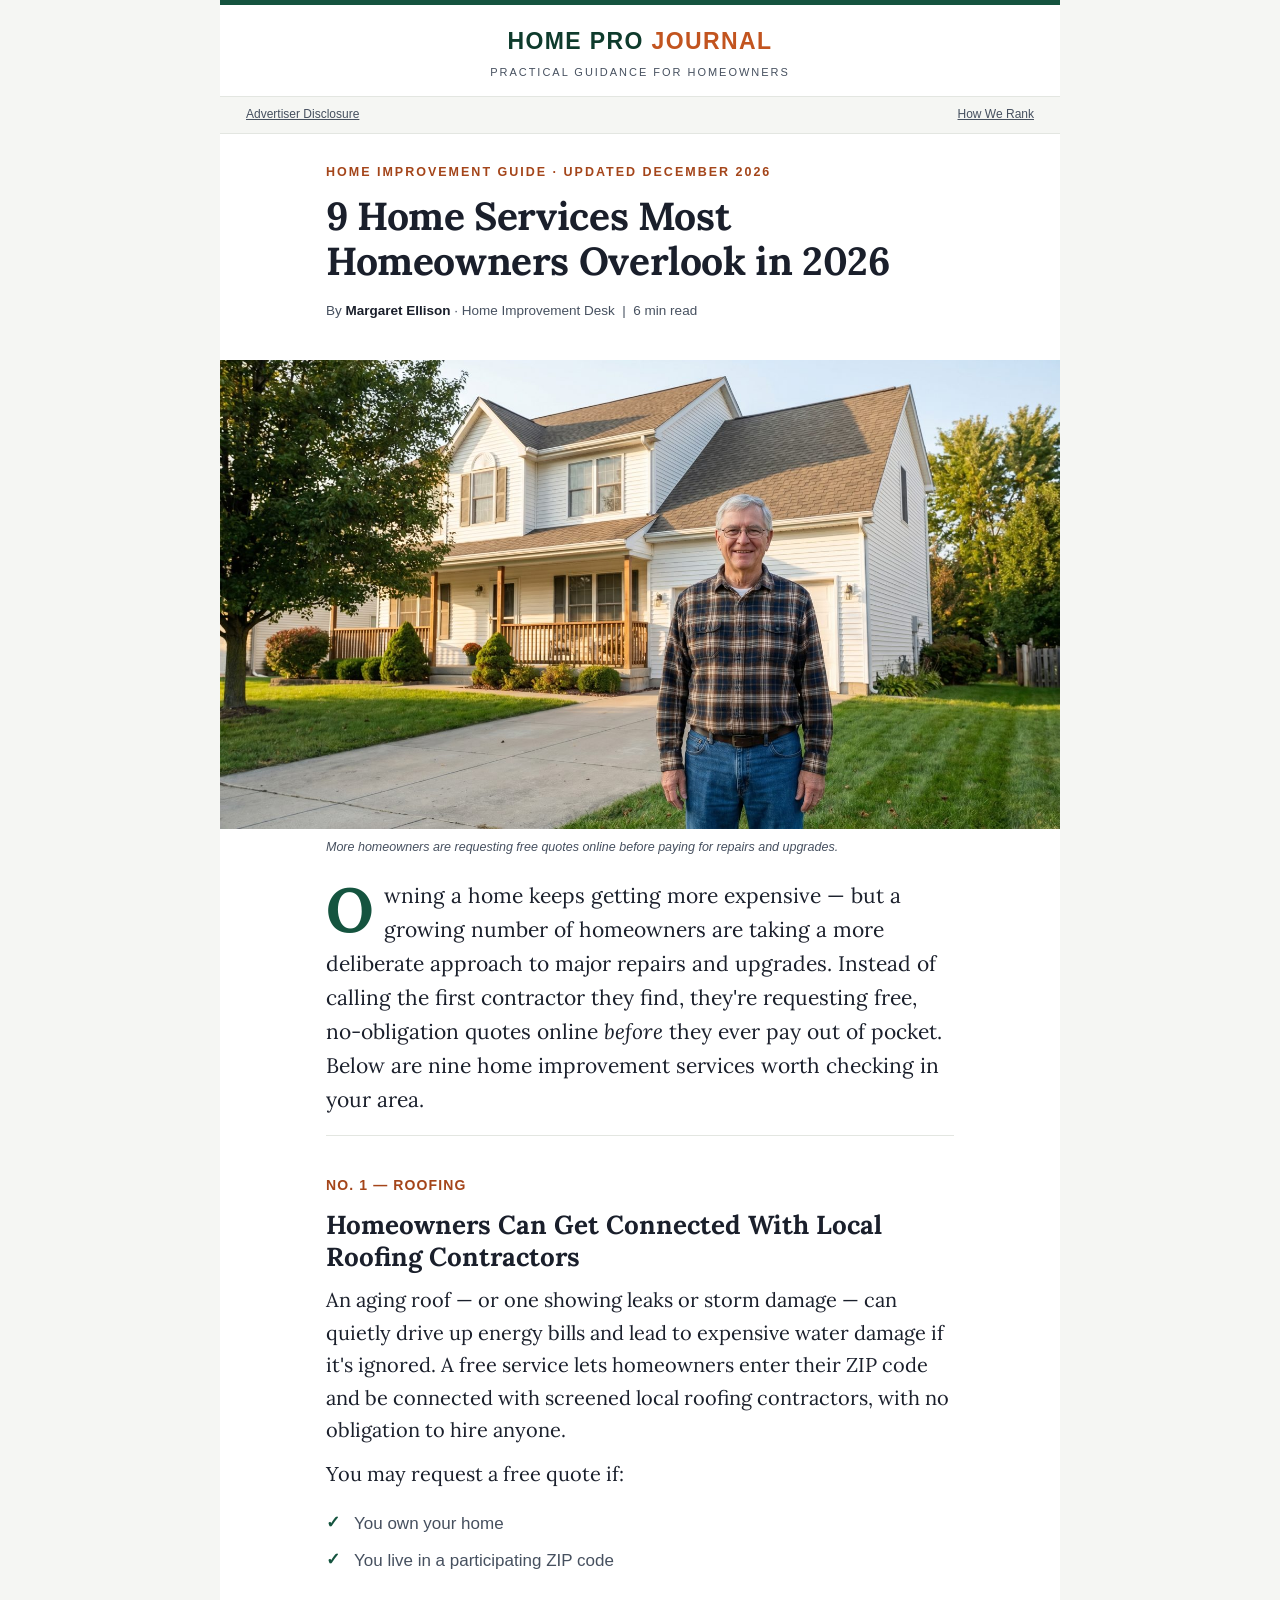
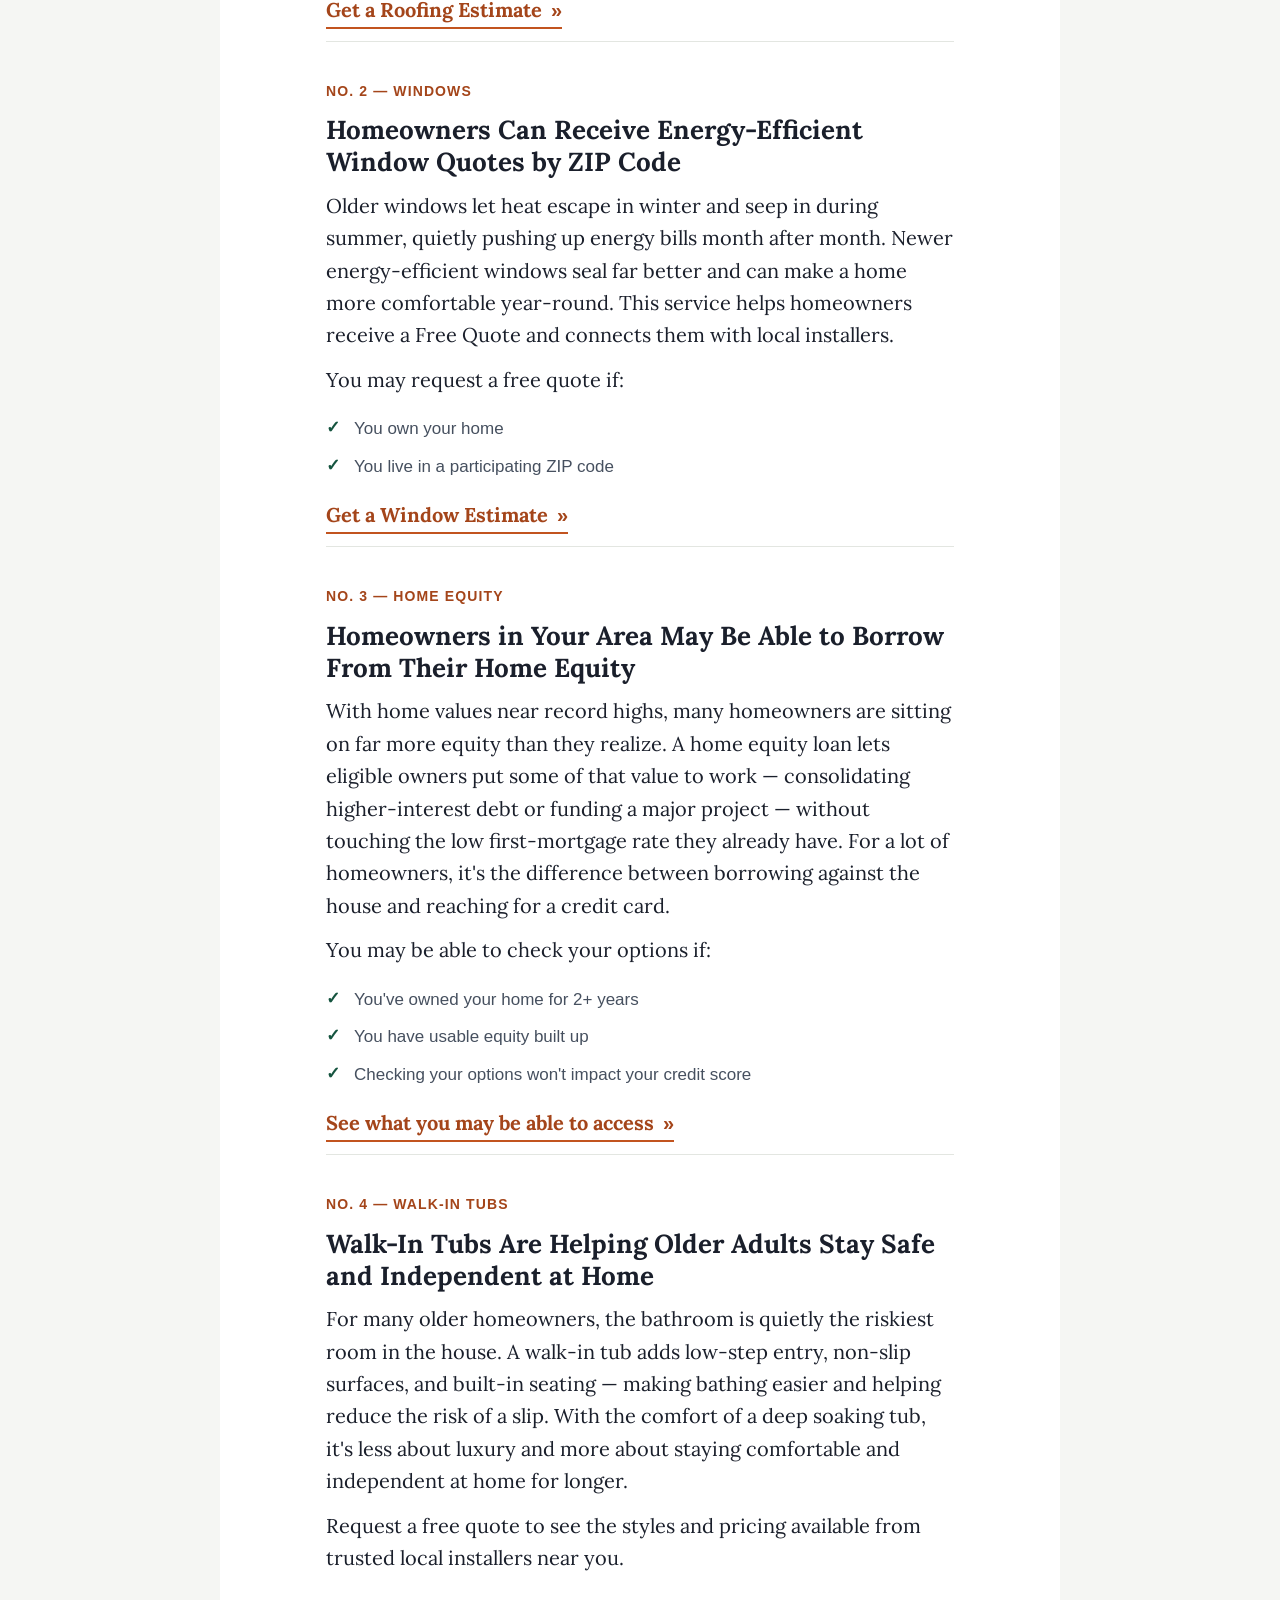
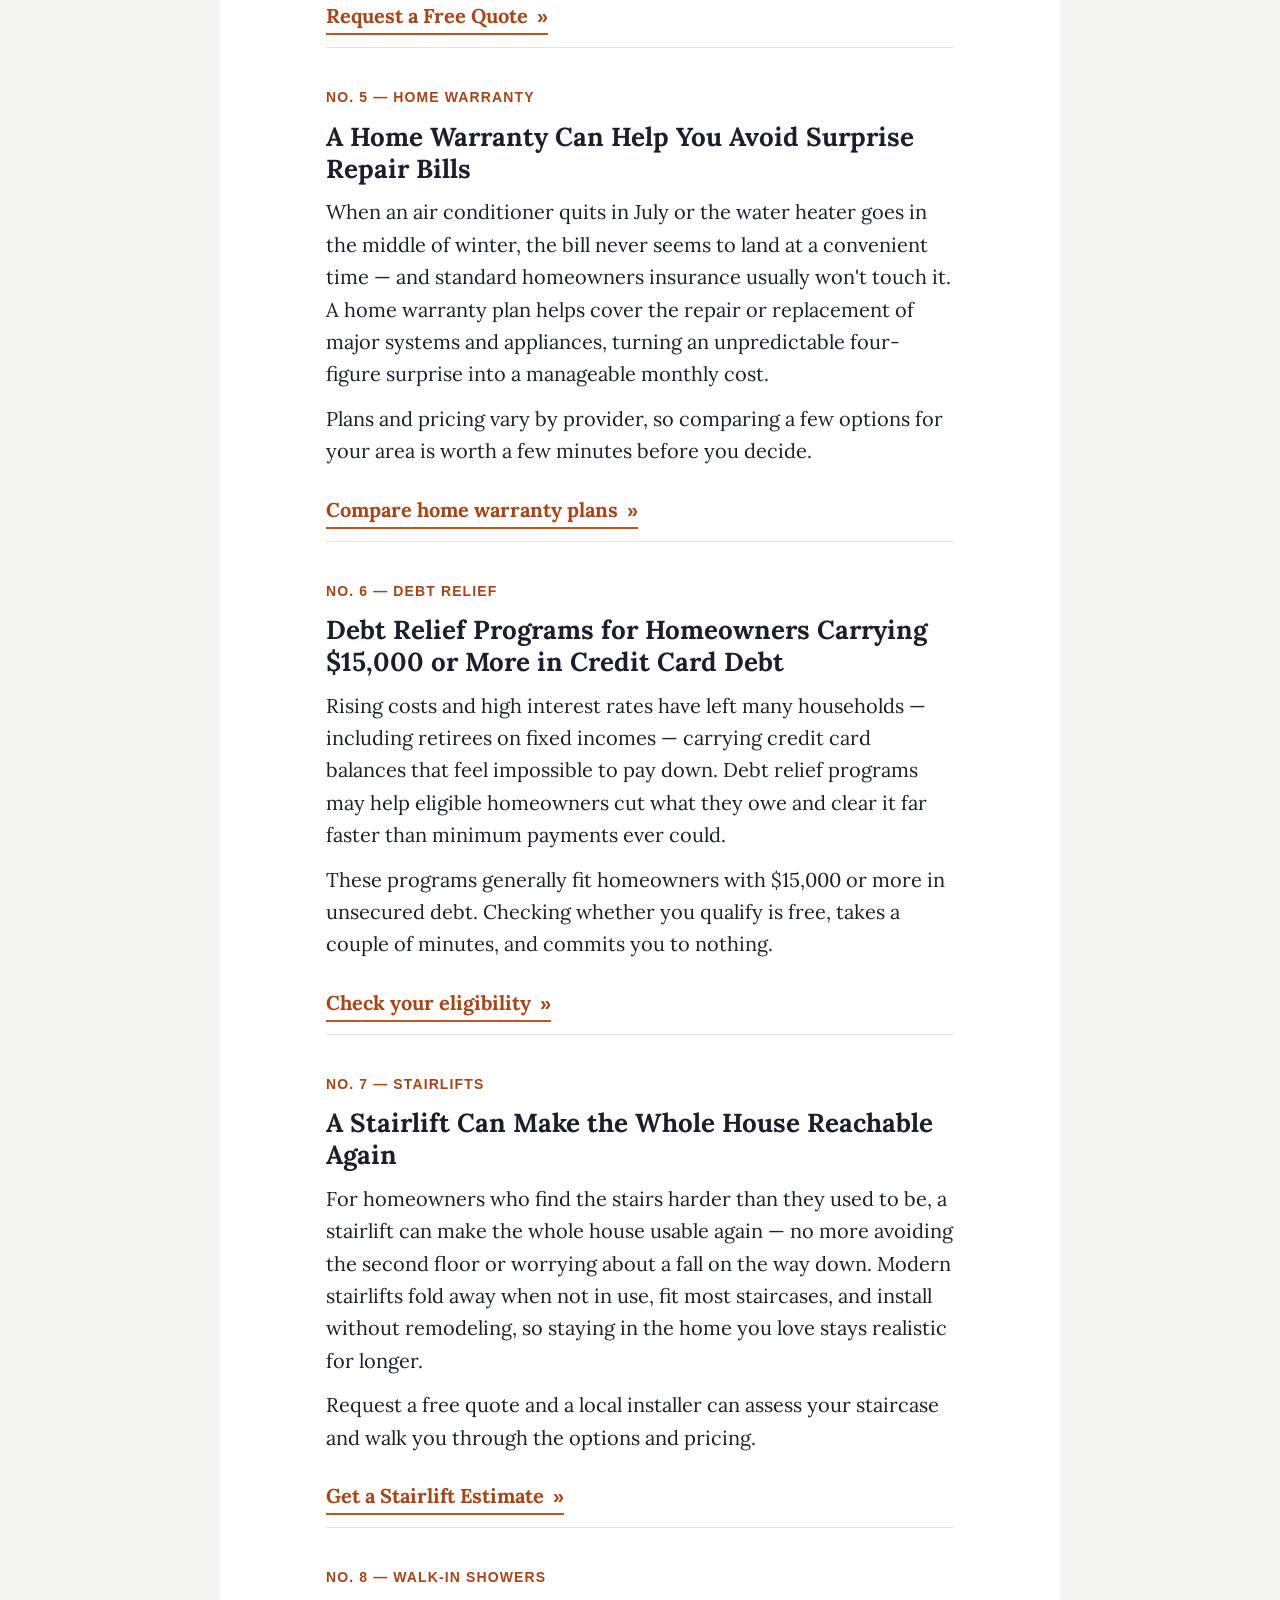
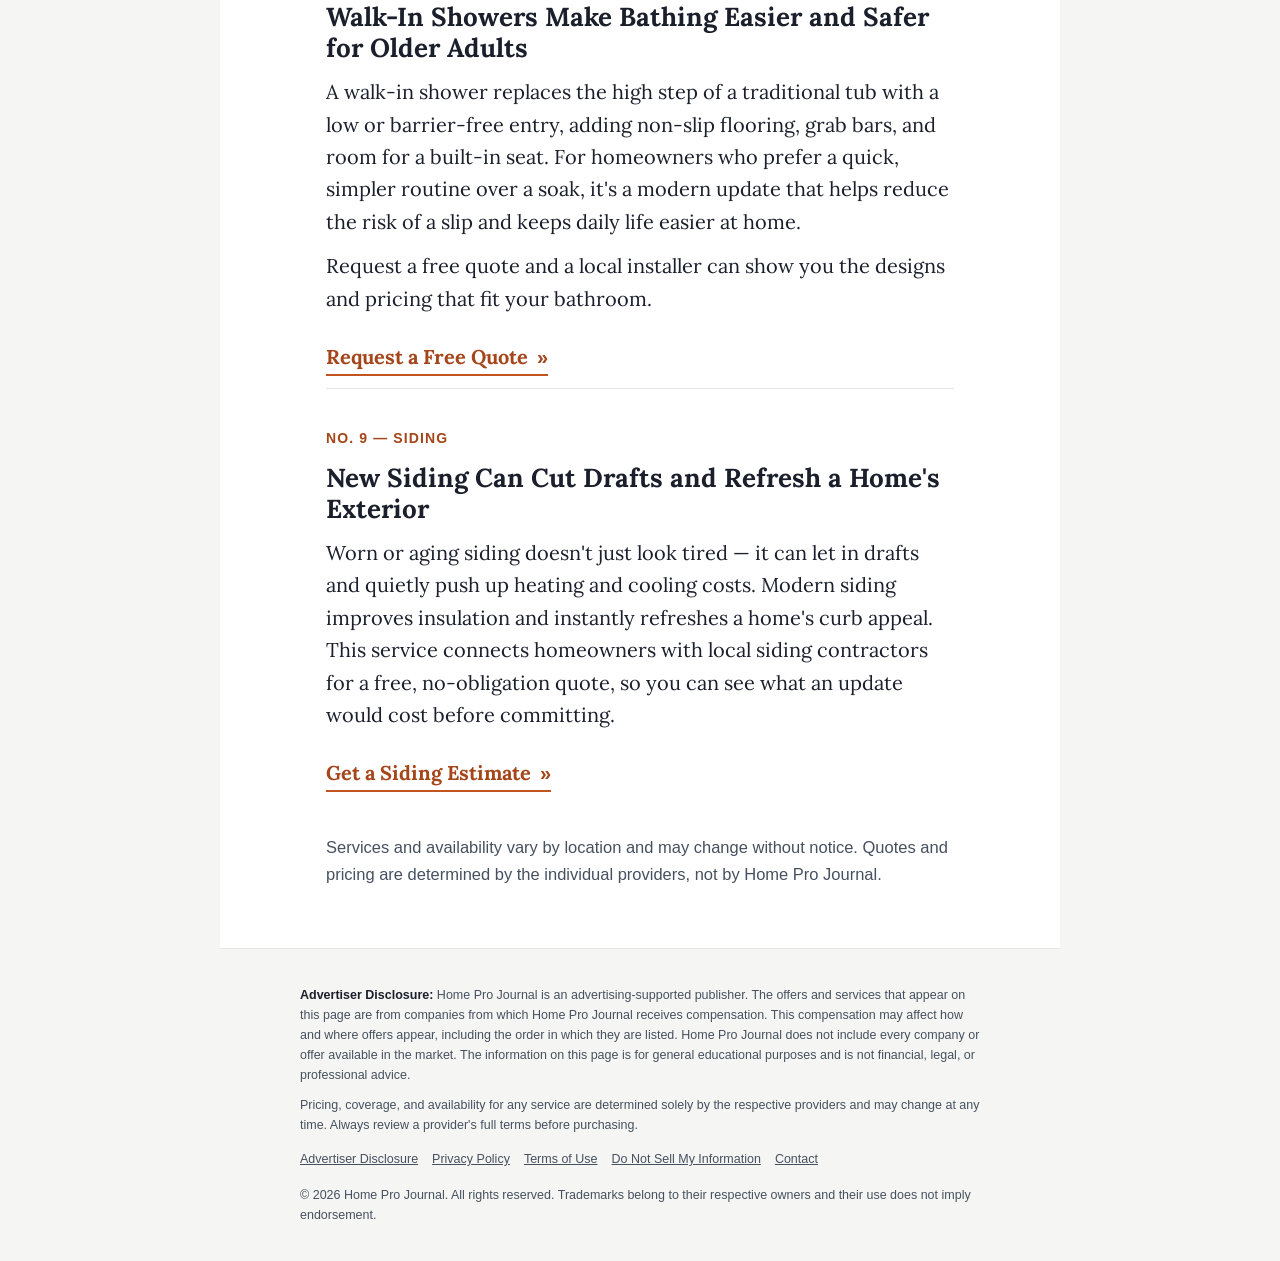
==== 9-home-improvement-services-most-homeowners-overlook-2026/index.html @ 595bc701 "new page" ====
<!DOCTYPE html>
<html lang="en">
<head>
<meta charset="UTF-8">
<meta name="viewport" content="width=device-width, initial-scale=1.0">
<title>9 Home Services Most Homeowners Overlook in 2026 — Home Pro Journal</title>
<meta name="description" content="A growing number of homeowners are exploring home improvement options by requesting free, no-obligation quotes online first.">
<link rel="icon" href="data:image/svg+xml,&lt;svg xmlns=%22http://www.w3.org/2000/svg%22 viewBox=%220 0 100 100%22&gt;&lt;text y=%22.9em%22 font-size=%2290%22&gt;🏠&lt;/text&gt;&lt;/svg&gt;">
<meta property="og:type" content="website">
<meta property="og:site_name" content="Home Pro Journal">
<meta property="og:title" content="9 Home Services Most Homeowners Overlook in 2026">
<meta property="og:description" content="A growing number of homeowners are exploring home improvement options by requesting free, no-obligation quotes online first.">
<meta property="og:url" content="https://homeprojournal.com/9-home-improvement-services/">
<meta property="og:image" content="https://homeprojournal.com/9-home-improvement-services/hero_web.jpg">
<meta name="twitter:card" content="summary_large_image">
<meta name="twitter:title" content="9 Home Services Most Homeowners Overlook in 2026">
<meta name="twitter:description" content="A growing number of homeowners are exploring home improvement options by requesting free, no-obligation quotes online first.">
<link rel="preconnect" href="https://fonts.googleapis.com">
<link rel="preconnect" href="https://fonts.gstatic.com" crossorigin>
<link href="https://fonts.googleapis.com/css2?family=Lora:ital,wght@0,400;0,500;0,600;0,700;1,400&display=swap" rel="stylesheet">
<style>
  :root{
    --ink:#1a1f2b;
    --ink-soft:#46505f;
    --paper:#ffffff;
    --wash:#f5f6f3;
    --line:#e3e6e1;
    --brand:#15543f;
    --brand-ink:#0e3b2c;
    --accent:#c2541f;
    --accent-ink:#a4451a;
    --tag:#eef3f0;
    --shell:840px;     /* outer publication width  */
    --text:680px;      /* constrained reading column for line-length */
  }

  *{box-sizing:border-box;}
  html{-webkit-text-size-adjust:100%;}
  body{
    margin:0;
    background:var(--wash);
    color:var(--ink);
    font-family:'Lora',Georgia,'Times New Roman',serif;
    font-size:20px;
    line-height:1.62;
    -webkit-font-smoothing:antialiased;
  }
  .shell{max-width:var(--shell);margin:0 auto;background:var(--paper);}
  a{color:var(--brand);}

  /* ---------- Masthead ---------- */
  .masthead{
    border-top:5px solid var(--brand);
    background:var(--paper);
    padding:18px 26px 14px;
    border-bottom:1px solid var(--line);
    text-align:center;
  }
  .brand-name{
    font-family:"Helvetica Neue",Arial,sans-serif;
    font-weight:800;letter-spacing:.06em;text-transform:uppercase;
    color:var(--brand-ink);font-size:23px;margin:0;
  }
  .brand-name span{color:var(--accent);}
  .brand-tag{
    font-family:"Helvetica Neue",Arial,sans-serif;
    font-size:11px;letter-spacing:.18em;text-transform:uppercase;
    color:var(--ink-soft);margin:4px 0 0;
  }

  /* ---------- Disclosure bar ---------- */
  .disclosure-bar{
    background:var(--wash);border-bottom:1px solid var(--line);
    font-family:"Helvetica Neue",Arial,sans-serif;font-size:12px;
    color:var(--ink-soft);padding:8px 26px;
    display:flex;justify-content:space-between;gap:12px;flex-wrap:wrap;
  }
  .disclosure-bar a{color:var(--ink-soft);text-decoration:underline;cursor:pointer;}

  /* ---------- Article wrapper: constrained reading column ---------- */
  .article{padding:0 0 10px;}
  .col{max-width:var(--text);margin:0 auto;padding:0 26px;}

  .eyebrow{
    font-family:"Helvetica Neue",Arial,sans-serif;
    font-size:12.5px;letter-spacing:.16em;text-transform:uppercase;
    color:var(--accent-ink);font-weight:700;margin:28px 0 12px;
  }
  h1{
    font-family:'Lora',Georgia,serif;font-weight:700;
    font-size:39px;line-height:1.16;margin:0 0 16px;letter-spacing:-0.01em;
  }
  .byline{
    font-family:"Helvetica Neue",Arial,sans-serif;font-size:13.5px;
    color:var(--ink-soft);padding-bottom:18px;margin-bottom:0;
  }
  .byline strong{color:var(--ink);font-weight:600;}

  /* ---------- Hero (full-bleed: spans the entire shell, edge to edge) ---------- */
  .hero{margin:20px 0 4px;}
  .hero img{
    display:block;
    width:100%;          /* fills the full shell width, flush to both edges */
    height:auto;
    max-height:520px;    /* keeps a pleasing aspect ratio on wide screens */
    object-fit:cover;
    object-position:center 35%;
  }
  /* caption returns to the narrow reading column so it aligns with body text */
  .hero figcaption{
    font-family:"Helvetica Neue",Arial,sans-serif;font-size:12.5px;
    color:var(--ink-soft);padding:8px 26px 0;max-width:var(--text);
    margin:0 auto;font-style:italic;
  }

  .lede{font-size:21px;margin:22px 0 18px;}
  .lede:first-letter{
    font-size:62px;line-height:.8;float:left;padding:6px 10px 0 0;
    color:var(--brand);font-weight:700;
  }
  .note{
    font-size:16.5px;color:var(--ink-soft);
    font-family:"Helvetica Neue",Arial,sans-serif;
  }

  /* ---------- Offer blocks (article-style, not cards) ---------- */
  .offer{
    border-top:1px solid var(--line);
    padding:26px 0 8px;margin:0;
  }
  .offer-num{
    font-family:"Helvetica Neue",Arial,sans-serif;
    font-weight:800;font-size:14px;letter-spacing:.08em;
    color:var(--accent-ink);text-transform:uppercase;margin:0 0 6px;
  }
  .offer-title{
    font-family:'Lora',Georgia,serif;font-weight:700;
    font-size:26px;line-height:1.22;margin:0 0 12px;
  }
  .offer p{margin:12px 0;}

  /* selective checklist — used only where it's functional */
  .checks{list-style:none;padding:0;margin:14px 0 0;}
  .checks li{
    padding:5px 0 5px 28px;position:relative;
    font-family:"Helvetica Neue",Arial,sans-serif;font-size:17px;color:var(--ink-soft);
  }
  .checks li::before{content:"✓";position:absolute;left:0;top:4px;color:var(--brand);font-weight:800;}

  /* ---------- DEFAULT CTA: editorial text link ---------- */
  .cta{
    display:inline-block;
    font-family:'Lora',Georgia,serif;
    font-weight:700;font-size:20px;
    color:var(--accent-ink);
    text-decoration:none;
    border-bottom:2px solid var(--accent);
    padding:2px 0 3px;
    margin:14px 0 4px;
    line-height:1.4;
    text-wrap:balance;
  }
  .cta:hover{color:var(--accent);border-bottom-color:var(--accent-ink);}
  .cta:focus-visible{outline:3px solid var(--brand);outline-offset:4px;}
  .cta .arrow{font-family:"Helvetica Neue",Arial,sans-serif;margin-left:4px;}
  /* keep the » glued to the last word so it never wraps onto its own line */
  .cta .nowrap{white-space:nowrap;}
  /* generous tap target on mobile without looking like a button */
  @media (max-width:600px){
    .cta{font-size:21px;padding:8px 0 9px;}
  }

  /* ---------- ALTERNATE CTA: boxed button (swap class to .cta--button) ----------
     To use: change a card's link class from "cta" to "cta cta--button".
  */
  .cta--button{
    display:block;text-align:center;background:var(--accent);
    color:#fff;border-bottom:none;border-radius:8px;
    font-family:"Helvetica Neue",Arial,sans-serif;font-size:19px;
    padding:16px 20px;margin:18px 0 8px;
  }
  .cta--button:hover{background:var(--accent-ink);color:#fff;}

  /* ---------- Interstitial ---------- */
  .interstitial{
    font-family:"Helvetica Neue",Arial,sans-serif;font-size:13px;
    letter-spacing:.14em;text-transform:uppercase;color:var(--ink-soft);
    border-top:2px solid var(--brand);padding-top:16px;margin:36px 0 0;font-weight:700;
  }

  /* ---------- Footer ---------- */
  .foot{
    background:var(--wash);border-top:1px solid var(--line);
    padding:26px;font-family:"Helvetica Neue",Arial,sans-serif;
    font-size:12.5px;line-height:1.6;color:var(--ink-soft);margin-top:34px;
  }
  .foot .col{max-width:var(--text);padding:0;}
  .foot p{margin:10px 0;}
  .foot a{color:var(--ink-soft);text-decoration:underline;}
  .foot-links{margin-top:14px;display:flex;flex-wrap:wrap;gap:14px;}

  /* ---------- Modals ---------- */
  dialog{
    border:none;border-radius:12px;max-width:520px;width:90%;padding:26px;
    font-family:"Helvetica Neue",Arial,sans-serif;font-size:15px;line-height:1.6;color:var(--ink);
  }
  dialog::backdrop{background:rgba(20,25,35,.5);}
  dialog h3{margin:0 0 12px;font-size:18px;}
  dialog .close{
    margin-top:18px;background:var(--brand);color:#fff;border:none;
    padding:10px 18px;border-radius:7px;font-weight:700;cursor:pointer;font-size:14px;
  }

  @media (max-width:600px){
    body{font-size:18px;}
    h1{font-size:30px;}
    .lede{font-size:19px;}
    .offer-title{font-size:25px;line-height:1.2;}
    .offer-num{font-size:13px;}
    .col{padding:0 18px;}
    .masthead{padding:16px 18px 12px;}
    .disclosure-bar{padding:8px 18px;font-size:11px;}
    .lede:first-letter{font-size:52px;}
    .hero figcaption{padding:8px 18px 0;}
  }
  @media (prefers-reduced-motion:reduce){*{transition:none !important;}}
</style>
<script>!function(){"use strict";var t="lp_ref",n="cpid",e="lpurl",c="https://read.homeprojournal.com",r="(?<domain>http(?:s?)://[^/]*)".concat("/cf/click"),a="(?:(?:/(?<cta>[1-9][0-9]*)/?)|(?:/))?",i="^".concat(r).concat(a).concat("(?:$|(\\?.*))"),o='javascript:window.clickflare.l="(?<original_link>'.concat(r).concat(a,'("|(\\?[^"]*"))).*'),s=function(){return new RegExp(i,"")},u=function(){return new RegExp(o,"")};function l(t){var n=function(t){return t.replace(s(),(function(t){for(var n=[],e=1;e<arguments.length;e++)n[e-1]=arguments[e];var r=n[n.length-1].domain;return t.replace(r,c)}))}(t);return'javascript:window.clickflare.l="'.concat(n,'"; void 0;')}function d(t,n){if(n&&t&&n.apply(document,[t]),/loaded|interactive|complete/.test(document.readyState))for(var e=0,c=document.links.length;e<c;e++)if(s().test(document.links[e].href)){var r=document.links[e];window.clickflare.links_replaced.has(r)||(r.href=l(r.href),window.clickflare.links_replaced.add(r))}}var f,h,m,p;!function(r,a){var i=document.onreadystatechange;window.clickflare||(window.clickflare={listeners:{},customParams:{},links_replaced:new Set,addEventListener:function(t,n){var e=this.listeners[t]||[];e.includes(n)||e.push(n),this.listeners[t]=e},dispatchEvent:function(t,n){n&&(this.customParams[t]=n),(this.listeners[t]||[]).forEach((function(t){return t(n)}))},push:function(t,n){n&&(this.customParams[t]=n),(this.listeners[t]||[]).forEach((function(t){return t(n)}))}},document.onreadystatechange=function(t){return d(t,i)},d(null,i),setTimeout((function(){!function(r,a){var i,o=function(r,a){var i=new URL("".concat(c).concat(r));o=a,s="{",u=s+s,l="_",d=l+l,o.startsWith(u)||o.startsWith(d)||i.searchParams.set(n,a);var o,s,u,l,d;return i.searchParams.append(t,document.referrer),i.searchParams.append(e,location.href),i.searchParams.append("lpt",document.title),i.searchParams.append("t",(new Date).getTime().toString()),i.toString()}(r,a),s=document.createElement("script"),l=document.scripts[0];s.async=1,s.src=o,s.onerror=function(){!function(){for(var t=function(t,n){var e=document.links[t];u().test(decodeURI(e.href))&&setTimeout((function(){e&&e.setAttribute("href",function(t){var n=t.match(u());if(n){var e=(n.groups||{}).original_link;return e?e.slice(0,-1):t}return t}(decodeURI(e.href)))}))},n=0,e=document.links.length;n<e;n++)t(n)}()},null===(i=l.parentNode)||void 0===i||i.insertBefore(s,l)}(r,a)})))}("".concat("/cf/tags","/").concat(new URL(window.location.href).searchParams.get("cftmid")||"__CONTAINER_ID__"),(m=new URL(window.location.href).searchParams.get(n),f=new RegExp("(^| )".concat("cf_cpid","=([^;]+)")),p=(h=document.cookie.match(f))&&h.pop()||null,m||p||"__CAMPAIGN_ID__"))}();</script>
</head>
<body>
<div class="shell">

  <!-- ============ MASTHEAD ============ -->
  <header class="masthead">
    <p class="brand-name">Home Pro <span>Journal</span></p>
    <p class="brand-tag">Practical Guidance for Homeowners</p>
  </header>

  <!-- ============ DISCLOSURE BAR ============ -->
  <div class="disclosure-bar">
    <span><a id="open-disclosure">Advertiser Disclosure</a></span>
    <span><a id="open-rank">How We Rank</a></span>
  </div>

  <article class="article">

    <div class="col">
      <p class="eyebrow">Home Improvement Guide · Updated <span id="today">2026</span></p>
      <h1 id="headline">9 Home Services Most <span id="region-line"></span>Homeowners Overlook in 2026</h1>
      <p class="byline">By <strong>Margaret Ellison</strong> · Home Improvement Desk &nbsp;|&nbsp; <span id="readtime">6 min read</span></p>
    </div>

    <!-- ============ HERO ============ -->
    <figure class="hero">
      <img src="hero_web.jpg" alt="An older homeowner standing in front of his suburban home on a sunny afternoon" width="2752" height="1536" loading="eager">
      <figcaption>More homeowners are requesting free quotes online before paying for repairs and upgrades.</figcaption>
    </figure>

    <div class="col">
      <p class="lede">Owning a home keeps getting more expensive — but a growing number of homeowners are taking a more deliberate approach to major repairs and upgrades. Instead of calling the first contractor they find, they're requesting free, no-obligation quotes online <em>before</em> they ever pay out of pocket. Below are nine home improvement services worth checking in your area.</p>

      <!-- ====== CLUSTER 1: HOME SERVICES ====== -->

      <!-- DISPLAY POSITION 1  (offer: Roofing · link /cf/click/1) -->
      <section class="offer">
        <p class="offer-num">No. 1 — Roofing</p>
        <h2 class="offer-title">Homeowners Can Get Connected With Local Roofing Contractors</h2>
        <p>An aging roof — or one showing leaks or storm damage — can quietly drive up energy bills and lead to expensive water damage if it's ignored. A free service lets homeowners enter their ZIP code and be connected with screened local roofing contractors, with no obligation to hire anyone.</p>
        <p>You may request a free quote if:</p>
        <ul class="checks">
          <li>You own your home</li>
          <li>You live in a participating ZIP code</li>
        </ul>
        <a class="cta" href="https://read.homeprojournal.com/cf/click/1?position=1" rel="nofollow sponsored">Get a Roofing Estimate <span class="arrow">»</span></a>
      </section>

      <!-- DISPLAY POSITION 2  (offer: Windows · link /cf/click/2) -->
      <section class="offer">
        <p class="offer-num">No. 2 — Windows</p>
        <h2 class="offer-title">Homeowners Can Receive Energy-Efficient Window Quotes by ZIP Code</h2>
        <p>Older windows let heat escape in winter and seep in during summer, quietly pushing up energy bills month after month. Newer energy-efficient windows seal far better and can make a home more comfortable year-round. This service helps homeowners receive a Free Quote and connects them with local installers.</p>
        <p>You may request a free quote if:</p>
        <ul class="checks">
          <li>You own your home</li>
          <li>You live in a participating ZIP code</li>
        </ul>
        <a class="cta" href="https://read.homeprojournal.com/cf/click/2?position=2" rel="nofollow sponsored">Get a Window Estimate <span class="arrow">»</span></a>
      </section>

      <!-- DISPLAY POSITION 3  (offer: Home Equity / HELOC · link /cf/click/3) -->
      <section class="offer">
        <p class="offer-num">No. 3 — Home Equity</p>
        <h2 class="offer-title">Homeowners <span id="equity-geo">in Your Area</span> May Be Able to Borrow From Their Home Equity</h2>
        <p>With home values near record highs, many homeowners are sitting on far more equity than they realize. A home equity loan lets eligible owners put some of that value to work — consolidating higher-interest debt or funding a major project — without touching the low first-mortgage rate they already have. For a lot of homeowners, it's the difference between borrowing against the house and reaching for a credit card.</p>
        <p>You may be able to check your options if:</p>
        <ul class="checks">
          <li>You've owned your home for 2+ years</li>
          <li>You have usable equity built up</li>
          <li>Checking your options won't impact your credit score</li>
        </ul>
        <a class="cta" href="https://read.homeprojournal.com/cf/click/3?position=3" rel="nofollow sponsored">See what you may be able to <span class="nowrap">access <span class="arrow">»</span></span></a>
      </section>

      <!-- DISPLAY POSITION 4  (offer: Walk-In Tubs · link /cf/click/4) -->
      <section class="offer">
        <p class="offer-num">No. 4 — Walk-In Tubs</p>
        <h2 class="offer-title">Walk-In Tubs Are Helping Older Adults Stay Safe and Independent at Home</h2>
        <p>For many older homeowners, the bathroom is quietly the riskiest room in the house. A walk-in tub adds low-step entry, non-slip surfaces, and built-in seating — making bathing easier and helping reduce the risk of a slip. With the comfort of a deep soaking tub, it's less about luxury and more about staying comfortable and independent at home for longer.</p>
        <p>Request a free quote to see the styles and pricing available from trusted local installers near you.</p>
        <a class="cta" href="https://read.homeprojournal.com/cf/click/4?position=4" rel="nofollow sponsored">Request a Free Quote <span class="arrow">»</span></a>
      </section>

      <!-- DISPLAY POSITION 5  (offer: Home Warranty · link /cf/click/5) -->
      <section class="offer">
        <p class="offer-num">No. 5 — Home Warranty</p>
        <h2 class="offer-title">A Home Warranty Can Help You Avoid Surprise Repair Bills</h2>
        <p>When an air conditioner quits in July or the water heater goes in the middle of winter, the bill never seems to land at a convenient time — and standard homeowners insurance usually won't touch it. A home warranty plan helps cover the repair or replacement of major systems and appliances, turning an unpredictable four-figure surprise into a manageable monthly cost.</p>
        <p>Plans and pricing vary by provider, so comparing a few options for your area is worth a few minutes before you decide.</p>
        <a class="cta" href="https://read.homeprojournal.com/cf/click/5?position=5" rel="nofollow sponsored">Compare home warranty plans <span class="arrow">»</span></a>
      </section>

      <!-- DISPLAY POSITION 6  (offer: Debt Relief · link /cf/click/6) -->
      <section class="offer">
        <p class="offer-num">No. 6 — Debt Relief</p>
        <h2 class="offer-title">Debt Relief Programs for Homeowners Carrying $15,000 or More in Credit Card Debt</h2>
        <p>Rising costs and high interest rates have left many households — including retirees on fixed incomes — carrying credit card balances that feel impossible to pay down. Debt relief programs may help eligible homeowners cut what they owe and clear it far faster than minimum payments ever could.</p>
        <p>These programs generally fit homeowners with $15,000 or more in unsecured debt. Checking whether you qualify is free, takes a couple of minutes, and commits you to nothing.</p>
        <a class="cta" href="https://read.homeprojournal.com/cf/click/6?position=6" rel="nofollow sponsored">Check your eligibility <span class="arrow">»</span></a>
      </section>

      <!-- DISPLAY POSITION 7  (offer: Stairlifts · link /cf/click/7) -->
      <section class="offer">
        <p class="offer-num">No. 7 — Stairlifts</p>
        <h2 class="offer-title">A Stairlift Can Make the Whole House Reachable Again</h2>
        <p>For homeowners who find the stairs harder than they used to be, a stairlift can make the whole house usable again — no more avoiding the second floor or worrying about a fall on the way down. Modern stairlifts fold away when not in use, fit most staircases, and install without remodeling, so staying in the home you love stays realistic for longer.</p>
        <p>Request a free quote and a local installer can assess your staircase and walk you through the options and pricing.</p>
        <a class="cta" href="https://read.homeprojournal.com/cf/click/7?position=7" rel="nofollow sponsored">Get a Stairlift Estimate <span class="arrow">»</span></a>
      </section>

      <!-- DISPLAY POSITION 8  (offer: Walk-In Showers · link /cf/click/8) -->
      <section class="offer">
        <p class="offer-num">No. 8 — Walk-In Showers</p>
        <h2 class="offer-title">Walk-In Showers Make Bathing Easier and Safer for Older Adults</h2>
        <p>A walk-in shower replaces the high step of a traditional tub with a low or barrier-free entry, adding non-slip flooring, grab bars, and room for a built-in seat. For homeowners who prefer a quick, simpler routine over a soak, it's a modern update that helps reduce the risk of a slip and keeps daily life easier at home.</p>
        <p>Request a free quote and a local installer can show you the designs and pricing that fit your bathroom.</p>
        <a class="cta" href="https://read.homeprojournal.com/cf/click/8?position=8" rel="nofollow sponsored">Request a Free Quote <span class="arrow">»</span></a>
      </section>

      <!-- DISPLAY POSITION 9  (offer: Siding · link /cf/click/9) -->
      <section class="offer">
        <p class="offer-num">No. 9 — Siding</p>
        <h2 class="offer-title">New Siding Can Cut Drafts and Refresh a Home's Exterior</h2>
        <p>Worn or aging siding doesn't just look tired — it can let in drafts and quietly push up heating and cooling costs. Modern siding improves insulation and instantly refreshes a home's curb appeal. This service connects homeowners with local siding contractors for a free, no-obligation quote, so you can see what an update would cost before committing.</p>
        <a class="cta" href="https://read.homeprojournal.com/cf/click/9?position=9" rel="nofollow sponsored">Get a Siding Estimate <span class="arrow">»</span></a>
      </section>

      <p class="note" style="margin-top:30px;">Services and availability vary by location and may change without notice. Quotes and pricing are determined by the individual providers, not by Home Pro Journal.</p>
    </div>
  </article>

  <!-- ============ FOOTER ============ -->
  <footer class="foot">
    <div class="col">
      <p><strong style="color:var(--ink);">Advertiser Disclosure:</strong> Home Pro Journal is an advertising-supported publisher. The offers and services that appear on this page are from companies from which Home Pro Journal receives compensation. This compensation may affect how and where offers appear, including the order in which they are listed. Home Pro Journal does not include every company or offer available in the market. The information on this page is for general educational purposes and is not financial, legal, or professional advice.</p>
      <p>Pricing, coverage, and availability for any service are determined solely by the respective providers and may change at any time. Always review a provider's full terms before purchasing.</p>
      <div class="foot-links">
        <a id="open-disclosure-2">Advertiser Disclosure</a>
        <a href="/privacy/">Privacy Policy</a>
        <a href="/terms/">Terms of Use</a>
        <a href="/do-not-sell/">Do Not Sell My Information</a>
        <a href="/contact/">Contact</a>
      </div>
      <p style="margin-top:16px;">© <span class="year">2026</span> Home Pro Journal. All rights reserved. Trademarks belong to their respective owners and their use does not imply endorsement.</p>
    </div>
  </footer>

</div>

<!-- ============ MODALS ============ -->
<dialog id="disclosure-modal">
  <h3>Advertiser Disclosure</h3>
  <p>Home Pro Journal is supported by compensation from the companies featured on this page. This compensation may impact how, where, and in what order offers appear. We do not feature every company or offer available, and the order of listings does not constitute a recommendation. All quote and pricing decisions are made by the providers.</p>
  <button class="close">Close</button>
</dialog>
<dialog id="rank-modal">
  <h3>How We Rank</h3>
  <p>Listings on this page are ordered based on a combination of general consumer interest, breadth of availability, and compensation received from featured providers. Rankings may change at any time. This ordering is an editorial and advertising decision and is not a guarantee of suitability for your situation — always compare options yourself before deciding.</p>
  <button class="close">Close</button>
</dialog>

<script>
  /* ---- Geo headline + city personalization ---- */
  (function(){
    var params = new URLSearchParams(location.search);

    function clean(v, cap){
      return (v||'').trim().replace(/[^a-zA-Z \-]/g,'').slice(0, cap||28);
    }
    function titlecase(v){
      return v.replace(/\w\S*/g,function(t){return t.charAt(0).toUpperCase()+t.slice(1).toLowerCase();});
    }

    var region = clean(params.get('region'), 28);
    var city   = clean(params.get('city'), 32);
    if(region) region = titlecase(region);
    if(city)   city   = titlecase(city);

    /* H1 inserts the state mid-sentence: "Most {State} Homeowners Overlook".
       No region → render nothing so it reads "Most Homeowners Overlook". */
    var line = document.getElementById('region-line');
    if(line){ line.textContent = region ? (region + ' ') : ''; }

    /* Home Equity slot: prefer city, then state, then generic. */
    var eq = document.getElementById('equity-geo');
    if(eq){
      if(city)       eq.textContent = 'in ' + city;
      else if(region)eq.textContent = 'in ' + region;
      else           eq.textContent = 'in Your Area';
    }
  })();

  /* ---- Date / year ---- */
  (function(){
    var y=new Date().getFullYear();
    document.querySelectorAll('.year').forEach(function(e){e.textContent=y;});
    var td=document.getElementById('today');
    if(td){td.textContent=new Date().toLocaleDateString('en-US',{month:'long',year:'numeric'});}
  })();

  /* ---- Modals ---- */
  function bind(o,m){var a=document.getElementById(o),d=document.getElementById(m);if(a&&d){a.addEventListener('click',function(e){e.preventDefault();d.showModal();});}}
  bind('open-disclosure','disclosure-modal');
  bind('open-disclosure-2','disclosure-modal');
  bind('open-rank','rank-modal');
  document.querySelectorAll('dialog .close').forEach(function(b){b.addEventListener('click',function(){b.closest('dialog').close();});});
  document.querySelectorAll('[data-stub]').forEach(function(a){a.addEventListener('click',function(e){e.preventDefault();});});
</script>
</body>
</html>
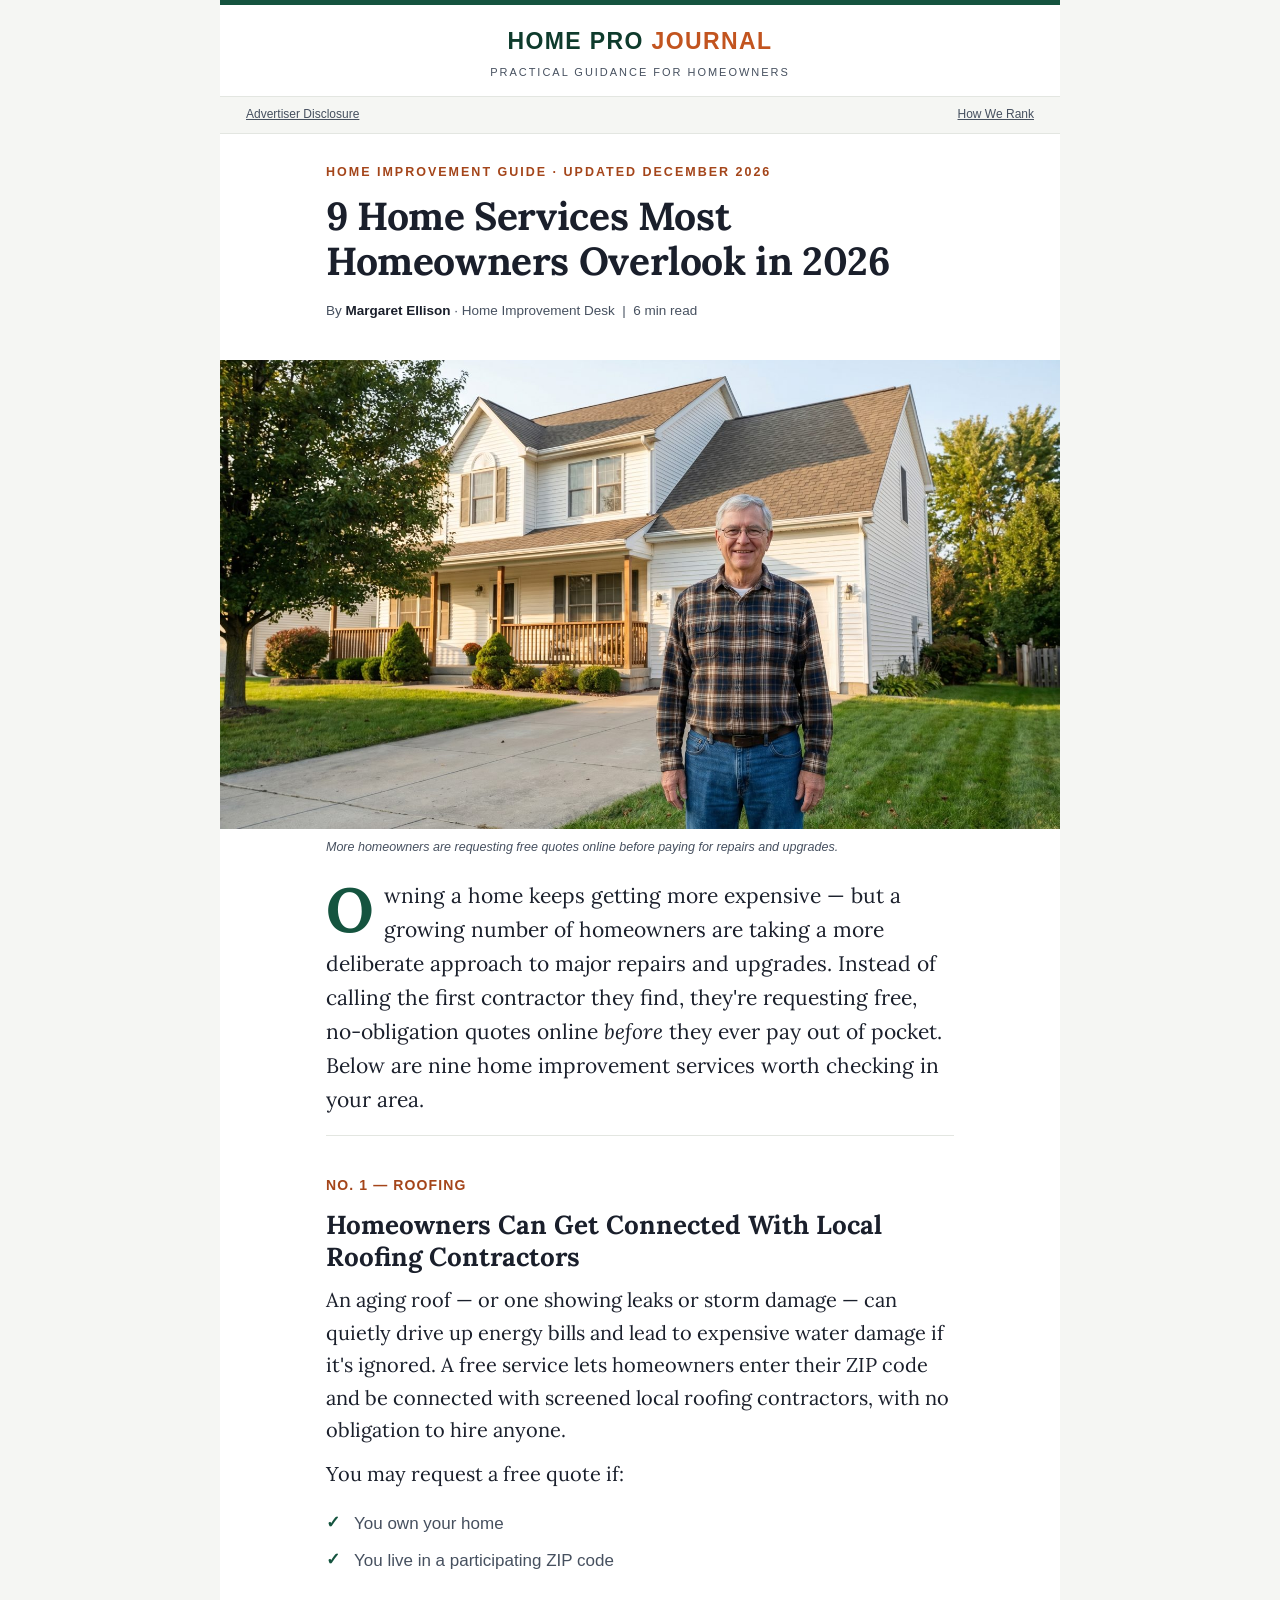
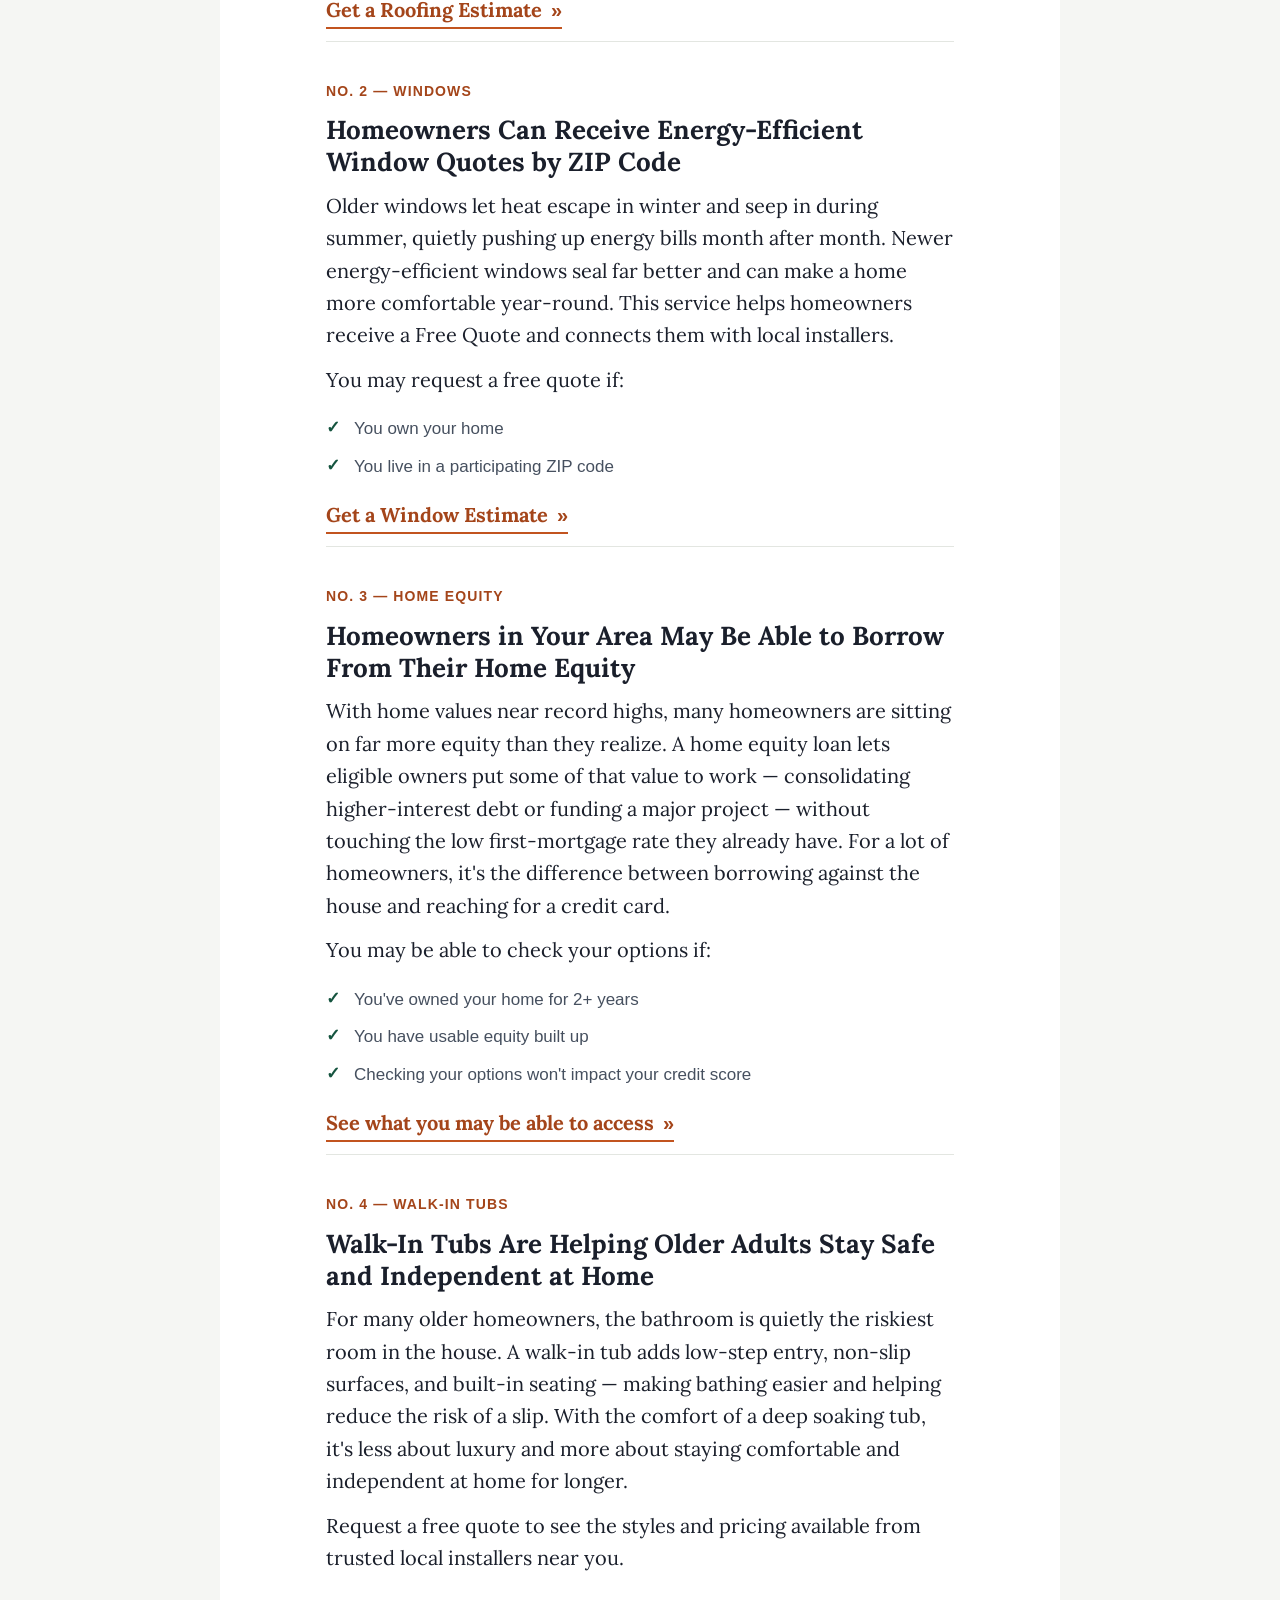
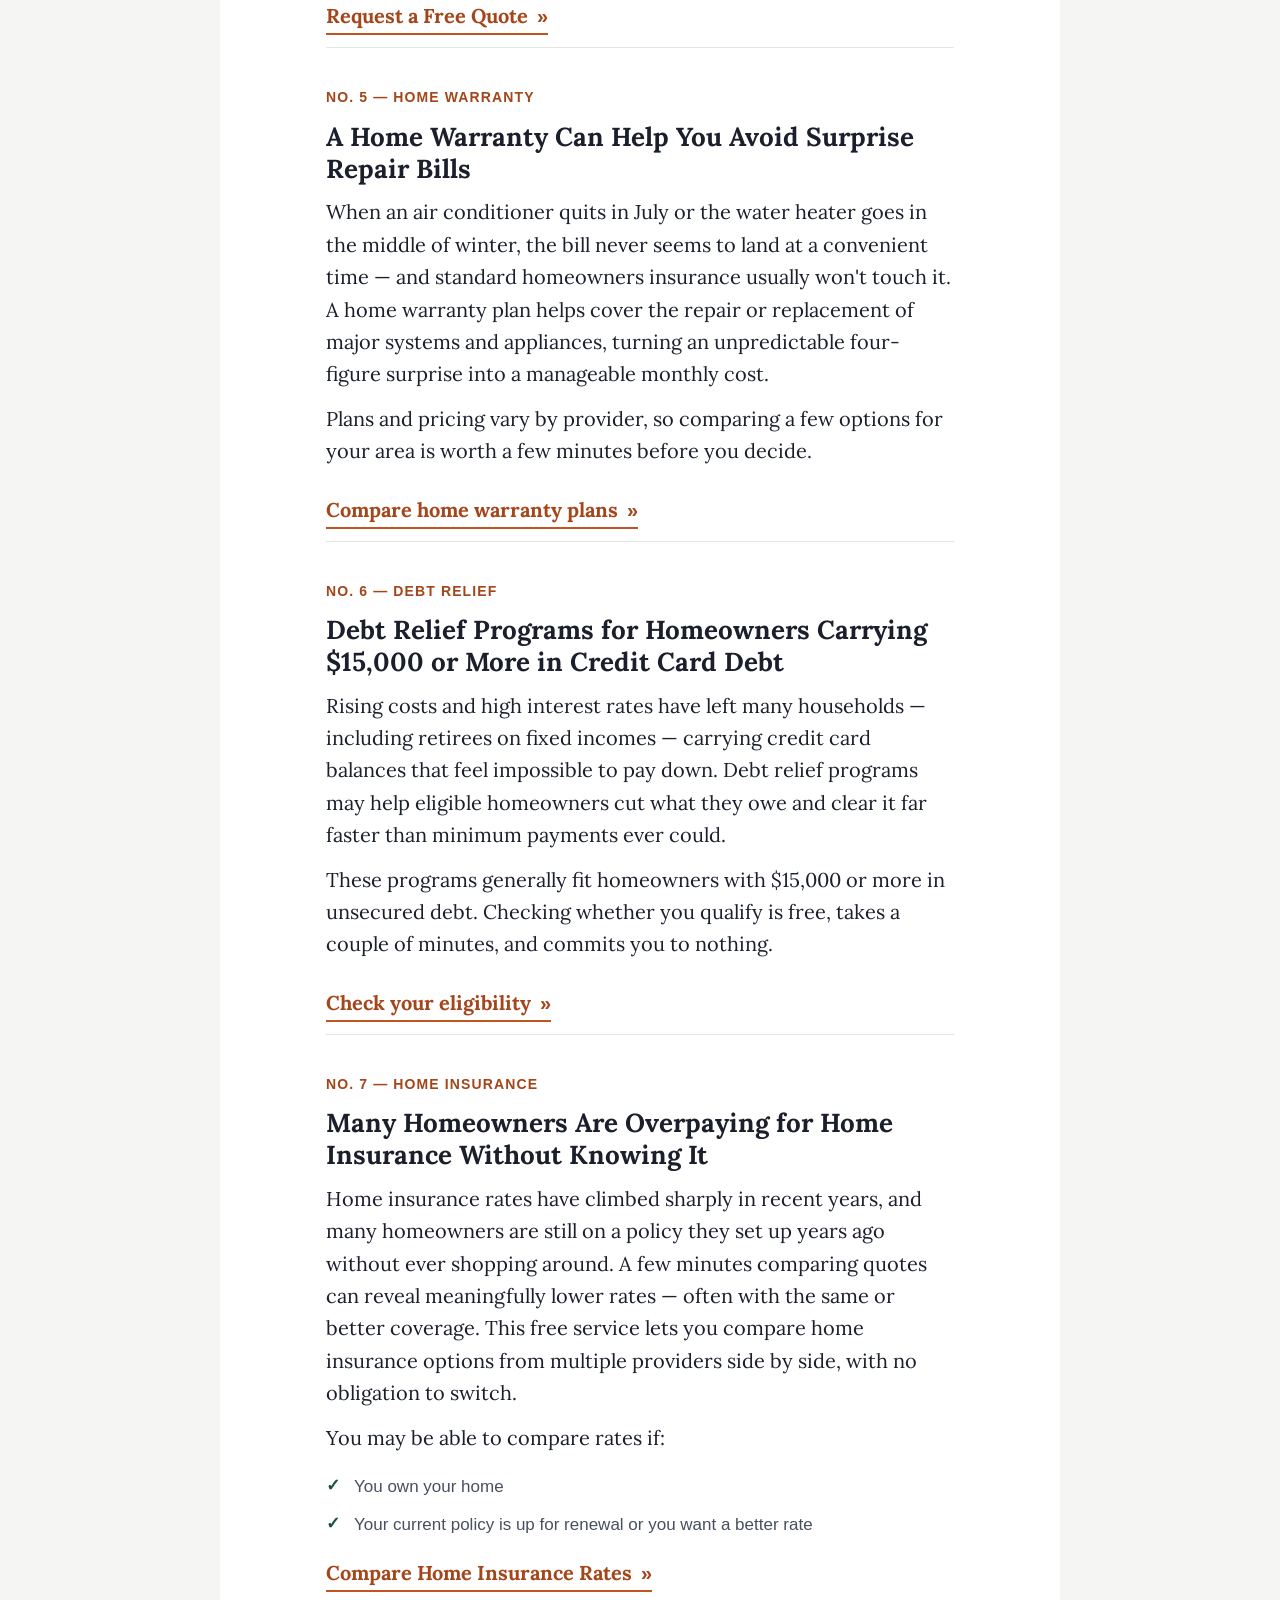
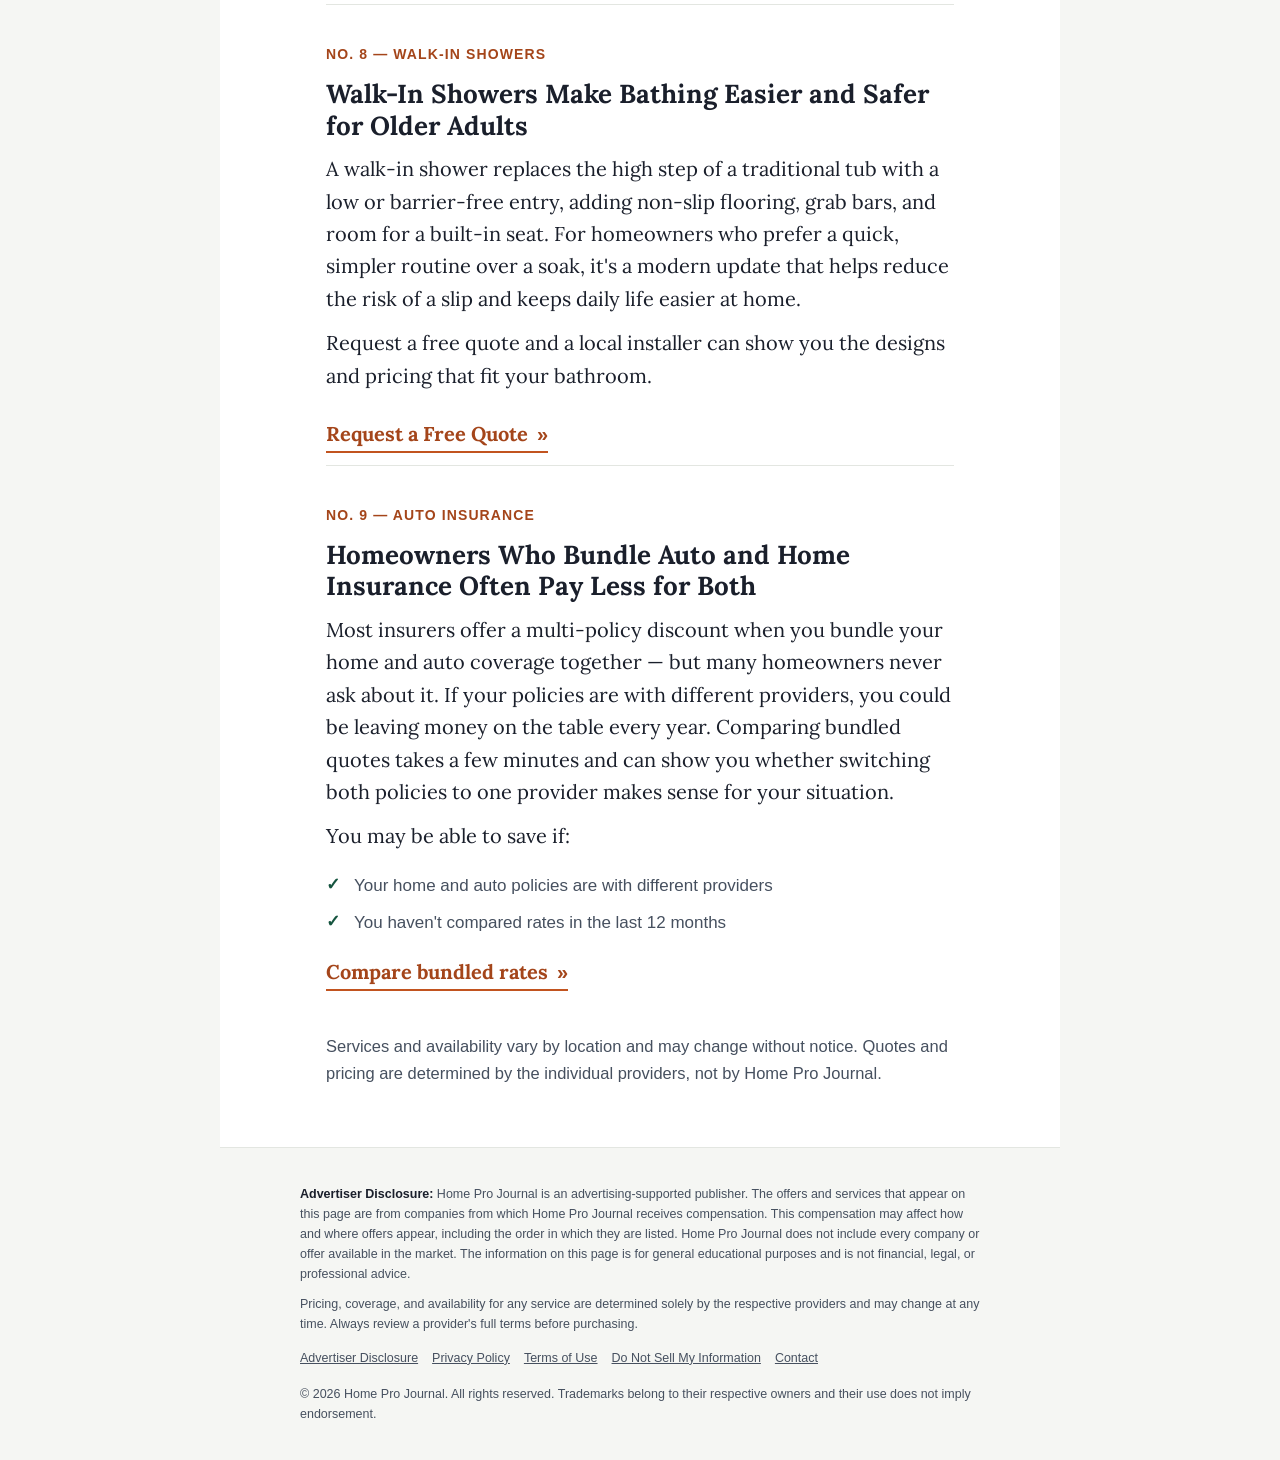
==== commit 97b2f6d1: "page updates" ====
--- a/9-home-improvement-services-most-homeowners-overlook-2026/index.html
+++ b/9-home-improvement-services-most-homeowners-overlook-2026/index.html
@@ -328,13 +328,17 @@
         <a class="cta" href="https://read.homeprojournal.com/cf/click/6?position=6" rel="nofollow sponsored">Check your eligibility <span class="arrow">»</span></a>
       </section>
 
-      <!-- DISPLAY POSITION 7  (offer: Stairlifts · link /cf/click/7) -->
-      <section class="offer">
-        <p class="offer-num">No. 7 — Stairlifts</p>
-        <h2 class="offer-title">A Stairlift Can Make the Whole House Reachable Again</h2>
-        <p>For homeowners who find the stairs harder than they used to be, a stairlift can make the whole house usable again — no more avoiding the second floor or worrying about a fall on the way down. Modern stairlifts fold away when not in use, fit most staircases, and install without remodeling, so staying in the home you love stays realistic for longer.</p>
-        <p>Request a free quote and a local installer can assess your staircase and walk you through the options and pricing.</p>
-        <a class="cta" href="https://read.homeprojournal.com/cf/click/7?position=7" rel="nofollow sponsored">Get a Stairlift Estimate <span class="arrow">»</span></a>
+      <!-- DISPLAY POSITION 7  (offer: Home Insurance · link /cf/click/7) -->
+      <section class="offer">
+        <p class="offer-num">No. 7 — Home Insurance</p>
+        <h2 class="offer-title">Many Homeowners Are Overpaying for Home Insurance Without Knowing It</h2>
+        <p>Home insurance rates have climbed sharply in recent years, and many homeowners are still on a policy they set up years ago without ever shopping around. A few minutes comparing quotes can reveal meaningfully lower rates — often with the same or better coverage. This free service lets you compare home insurance options from multiple providers side by side, with no obligation to switch.</p>
+        <p>You may be able to compare rates if:</p>
+        <ul class="checks">
+          <li>You own your home</li>
+          <li>Your current policy is up for renewal or you want a better rate</li>
+        </ul>
+        <a class="cta" href="https://read.homeprojournal.com/cf/click/7?position=7" rel="nofollow sponsored">Compare Home Insurance Rates <span class="arrow">»</span></a>
       </section>
 
       <!-- DISPLAY POSITION 8  (offer: Walk-In Showers · link /cf/click/8) -->
@@ -346,12 +350,17 @@
         <a class="cta" href="https://read.homeprojournal.com/cf/click/8?position=8" rel="nofollow sponsored">Request a Free Quote <span class="arrow">»</span></a>
       </section>
 
-      <!-- DISPLAY POSITION 9  (offer: Siding · link /cf/click/9) -->
-      <section class="offer">
-        <p class="offer-num">No. 9 — Siding</p>
-        <h2 class="offer-title">New Siding Can Cut Drafts and Refresh a Home's Exterior</h2>
-        <p>Worn or aging siding doesn't just look tired — it can let in drafts and quietly push up heating and cooling costs. Modern siding improves insulation and instantly refreshes a home's curb appeal. This service connects homeowners with local siding contractors for a free, no-obligation quote, so you can see what an update would cost before committing.</p>
-        <a class="cta" href="https://read.homeprojournal.com/cf/click/9?position=9" rel="nofollow sponsored">Get a Siding Estimate <span class="arrow">»</span></a>
+      <!-- DISPLAY POSITION 9  (offer: Auto Insurance · link /cf/click/9) -->
+      <section class="offer">
+        <p class="offer-num">No. 9 — Auto Insurance</p>
+        <h2 class="offer-title">Homeowners Who Bundle Auto and Home Insurance Often Pay Less for Both</h2>
+        <p>Most insurers offer a multi-policy discount when you bundle your home and auto coverage together — but many homeowners never ask about it. If your policies are with different providers, you could be leaving money on the table every year. Comparing bundled quotes takes a few minutes and can show you whether switching both policies to one provider makes sense for your situation.</p>
+        <p>You may be able to save if:</p>
+        <ul class="checks">
+          <li>Your home and auto policies are with different providers</li>
+          <li>You haven't compared rates in the last 12 months</li>
+        </ul>
+        <a class="cta" href="https://read.homeprojournal.com/cf/click/9?position=9" rel="nofollow sponsored">Compare bundled rates <span class="arrow">»</span></a>
       </section>
 
       <p class="note" style="margin-top:30px;">Services and availability vary by location and may change without notice. Quotes and pricing are determined by the individual providers, not by Home Pro Journal.</p>
